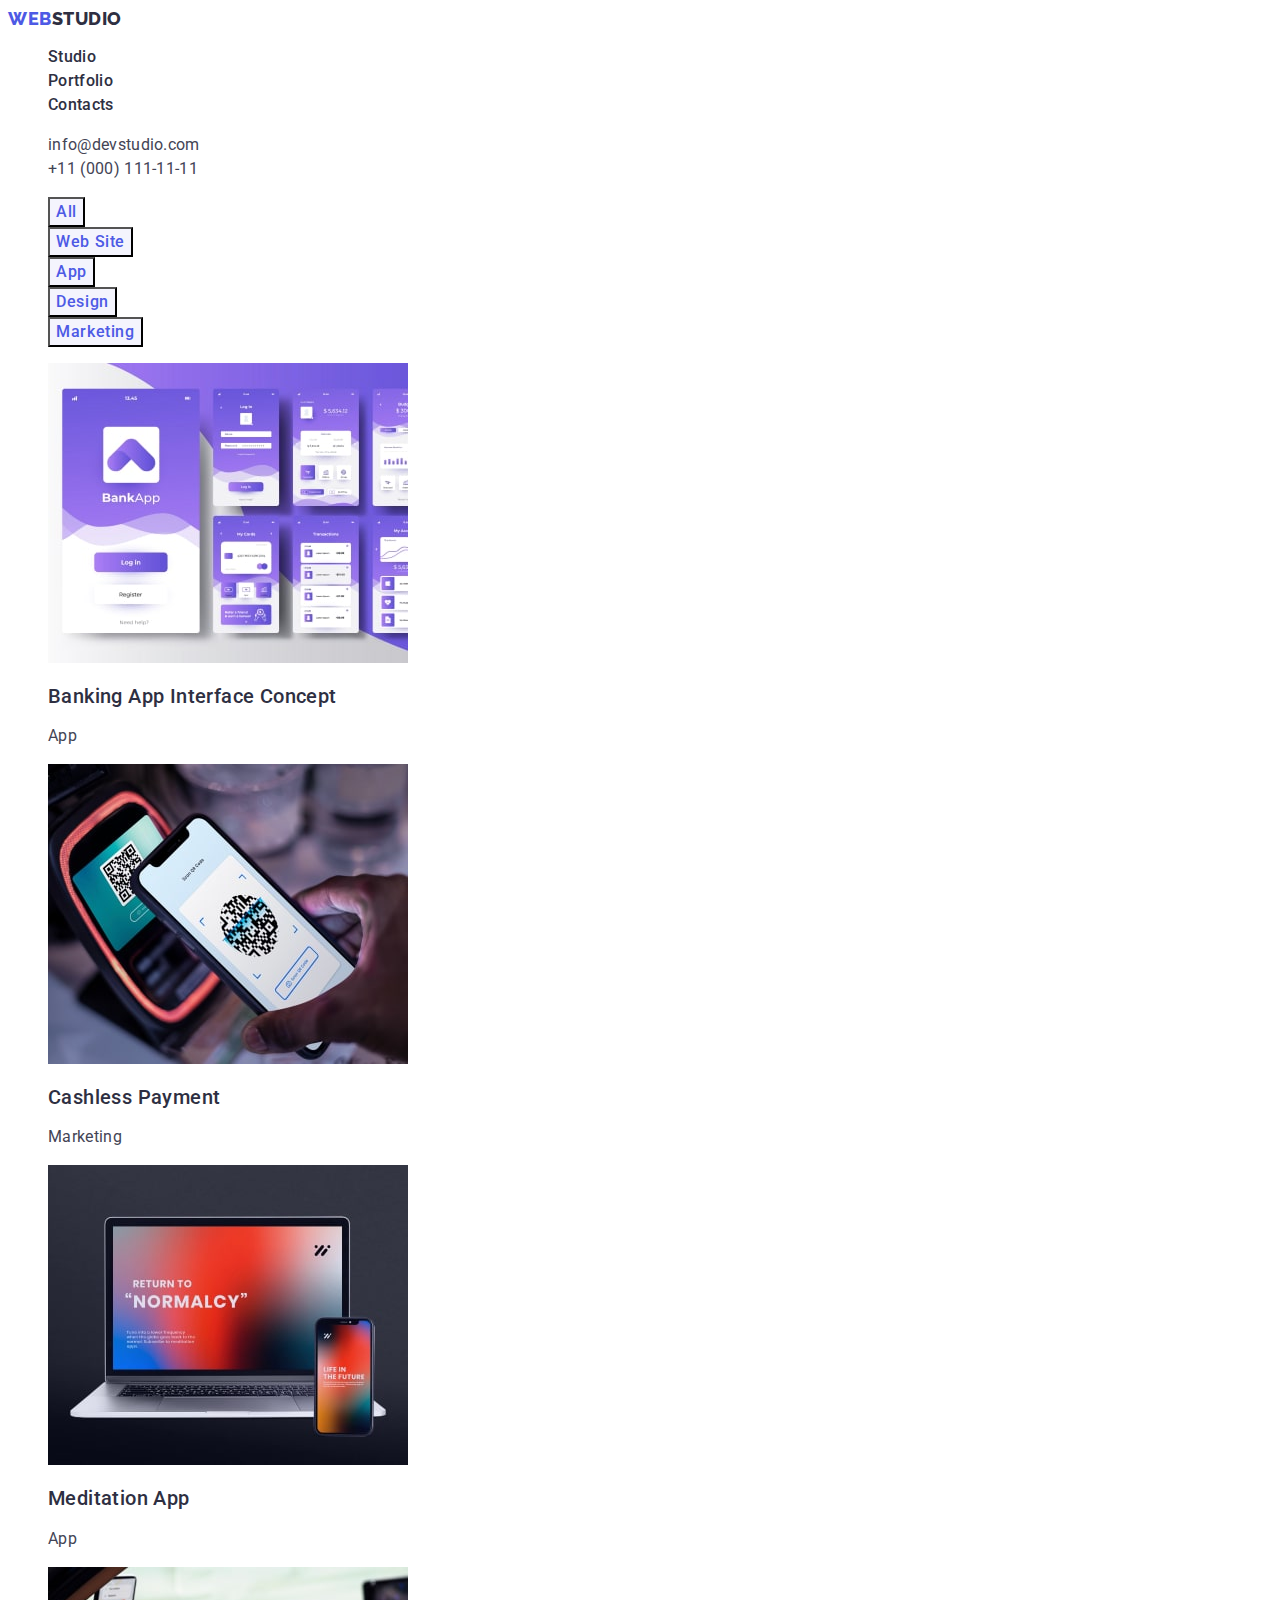
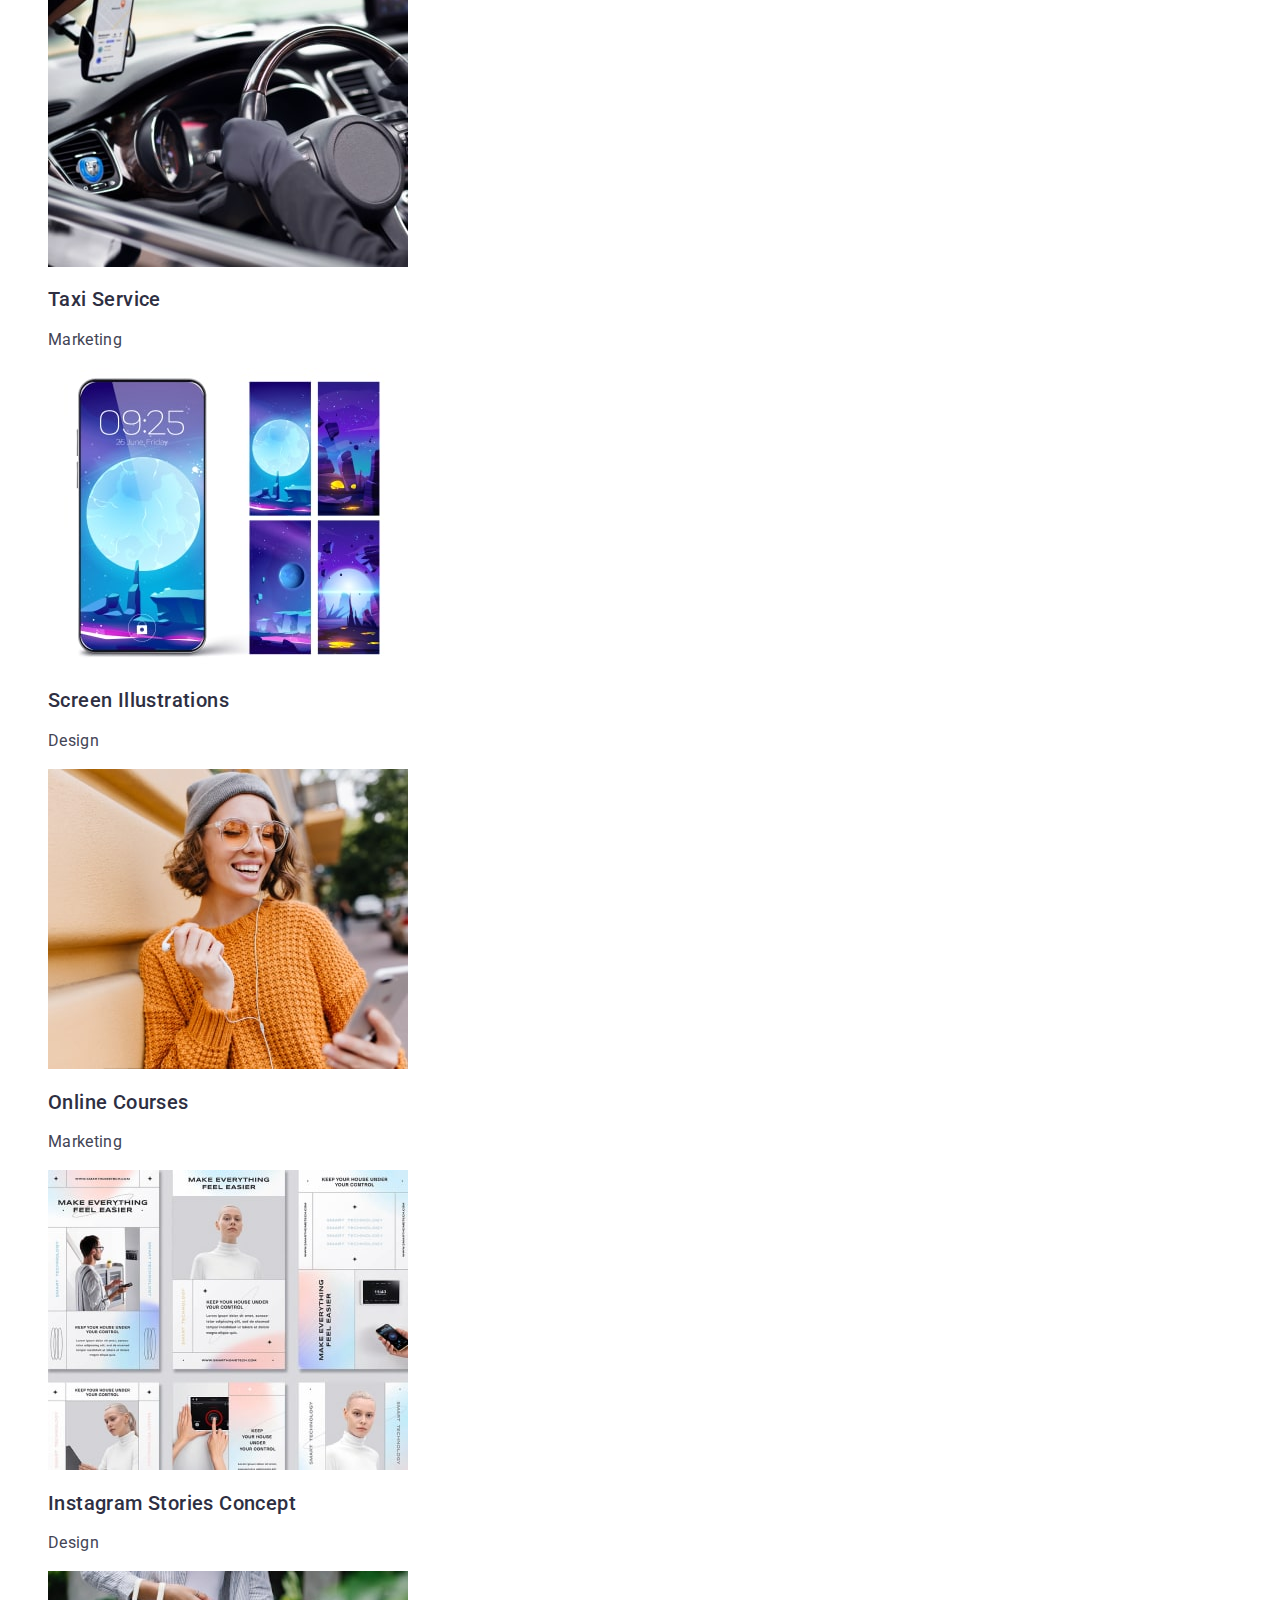
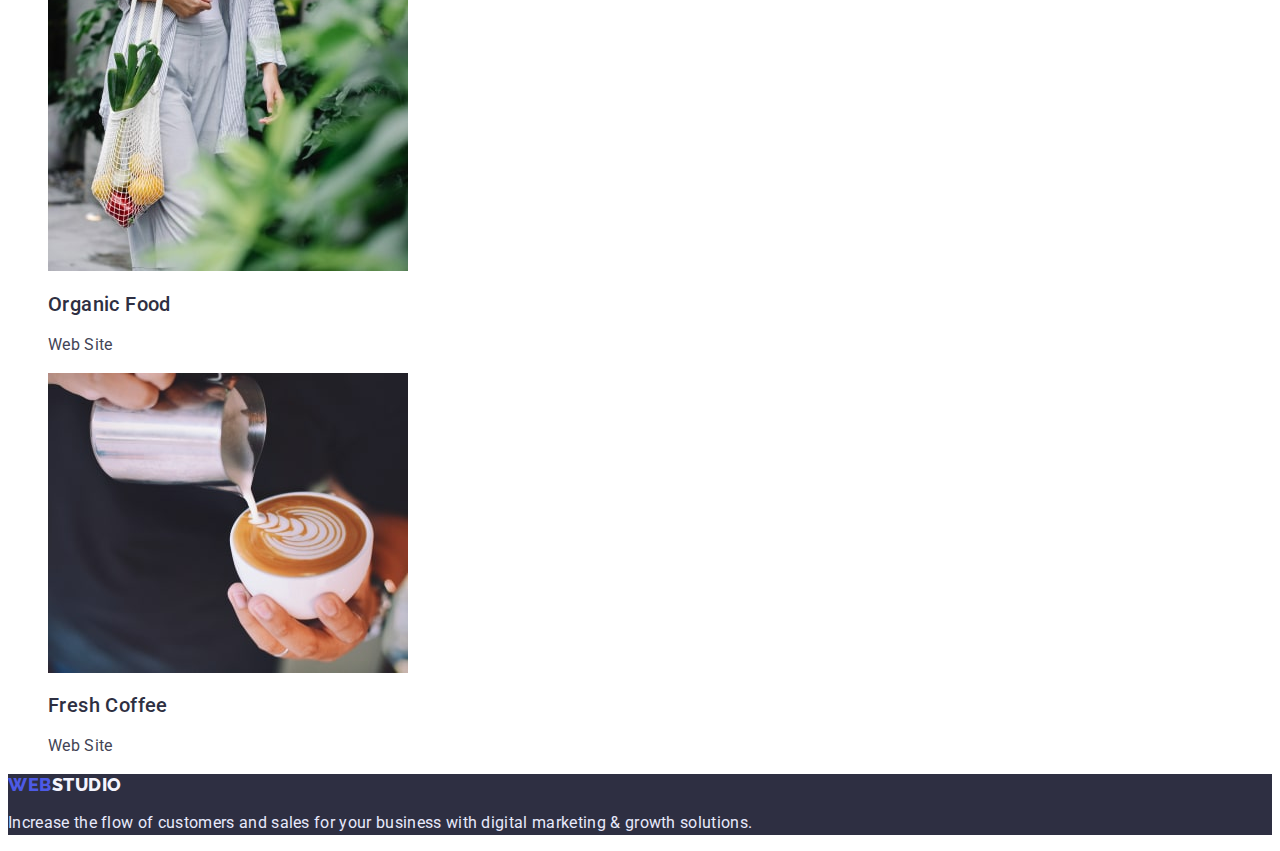
==== portfolio.html @ 5daa464a "Initial commit" ====
<!DOCTYPE html>
<html lang="en">
  <head>
    <meta charset="UTF-8" />
    <meta http-equiv="X-UA-Compatible" content="IE=edge" />
    <meta name="viewport" content="width=device-width, initial-scale=1.0" />
    <title>Document</title>
    <link rel="preconnect" href="https://fonts.googleapis.com" />
    <link rel="preconnect" href="https://fonts.gstatic.com" crossorigin />
    <link
      href="https://fonts.googleapis.com/css2?family=Raleway:wght@900&family=Roboto:ital,wght@0,400;0,500;0,900;1,700&display=swap"
      rel="stylesheet"
    />
    <link rel="stylesheet" href="./css/styles.css" />
  </head>
  <body>
    <!--header-->
    <header class="header">
      <nav class="header-nav">
        <a class="header-logo link" href="./index.html"
          >Web<span class="header-logo-studio">Studio</span></a
        >
        <ul class="header-link list">
          <li><a class="header-item link" href="./index.html">Studio</a></li>
          <li>
            <a class="header-item link" href="./portfolio.html">Portfolio</a>
          </li>
          <li><a class="header-item link" href="">Contacts</a></li>
        </ul>
      </nav>
      <address class="header-address">
        <ul class="header-contacts list">
          <li>
            <a class="contacts link" href="mailto:info@devstudio.com"
              >info@devstudio.com</a
            >
          </li>
          <li>
            <a class="contacts link" href="tel:+110001111111"
              >+11 (000) 111-11-11</a
            >
          </li>
        </ul>
      </address>
    </header>
    <!--main-->
    <!--filters-->
    <main>
      <section class="project">
        <h1 hidden>project card</h1>
        <ul class="filters-button list">
          <li><button class="filter-btn" type="button">All</button></li>
          <li><button class="filter-btn" type="button">Web Site</button></li>
          <li><button class="filter-btn" type="button">App</button></li>
          <li><button class="filter-btn" type="button">Design</button></li>
          <li><button class="filter-btn" type="button">Marketing</button></li>
        </ul>
        <!--project card-->
        <ul class="project-list list">
          <li>
            <a class="project-link link">
                <img
                  src="./images/project-cart-img/banking-img.jpg"
                  alt="banking"
                  width="360"
                />
                <h2 class="project-subtitle">Banking App Interface Concept</h2>
                <p class="project-text">App</p>
            </a>    
          </li>
          <li>
          <a class="project-link link">
            <img
              src="./images/project-cart-img/cashless-img.jpg"
              alt="cashless payment"
              width="360"
            />
            <h2 class="project-subtitle">Cashless Payment</h2>
            <p class="project-text">Marketing</p>
          </a>
          </li>
          <li>
          <a class="project-link link">
            <img
              src="./images/project-cart-img/meditaion-img.jpg"
              alt="meditaion"
              width="360"
            />
            <h2 class="project-subtitle">Meditation App</h2>
            <p class="project-text">App</p>
          </a>
          </li>
          <li>
          <a class="project-link link" >
            <img
              src="./images/project-cart-img/taxi-img.jpg"
              alt="taxi service"
              width="360"
            />
            <h2 class="project-subtitle">Taxi Service</h2>
            <p class="project-text">Marketing</p>
          </a>
          </li>
          <li>
          <a class="project-link link">
            <img
              src="./images/project-cart-img/screen-img.jpg"
              alt="screen"
              width="360"
            />
            <h2 class="project-subtitle">Screen Illustrations</h2>
            <p class="project-text">Design</p>
          </a>
          </li>
          <li>
          <a class="project-link link">
            <img
              src="./images/project-cart-img/online-img.jpg"
              alt="online courses"
              width="360"
            />
            <h2 class="project-subtitle">Online Courses</h2>
            <p class="project-text">Marketing</p>
          </a>
          </li>
          <li>
          <a class="project-link link">
            <img
              src="./images/project-cart-img/instagram-img.jpg"
              alt="instagram"
              width="360"
            />
            <h2 class="project-subtitle">Instagram Stories Concept</h2>
            <p class="project-text">Design</p>
          </a>
          </li>
          <li>
          <a class="project-link link">
            <img
              src="./images/project-cart-img/organic-img.jpg"
              alt="organic food"
              width="360"
            />
            <h2 class="project-subtitle">Organic Food</h2>
            <p class="project-text">Web Site</p>
          </a>
          </li>
          <li>
          <a class="project-link link">
            <img
              src="./images/project-cart-img/fresh-img.jpg"
              alt="fresh coffee"
              width="360"
            />
            <h2 class="project-subtitle">Fresh Coffee</h2>
            <p class="project-text">Web Site</p>
          </a>
          </li>
        </ul>
      </section>
    </main>
    <!--footer-->
    <footer class="footer">
      <a class="footer-logo link" href="./index.html"
        >Web<span class="footer-logo-studio">Studio</span></a
      >
      <p class="footer-text">
        Increase the flow of customers and sales for your business with digital
        marketing & growth solutions.
      </p>
    </footer>
  </body>
</html>
---- css/styles.css ----
:root {
--body-color:#434455;     
/*----------header----------*/
--logo-web-color:#4D5AE5;
--logo-studio-color:#2E2F42;
--header-item-color:#2E2F42;
--header-item-hover-color:#404BBF;
--contacs-color:#434455;
--contacs-hover-color:#404BBF;
/*----------hero----------*/
--hero-background-color:#2E2F42;
--header-hero-color:#FFFFFF;
--hero-button-background-color:#4D5AE5;
--hero-button-hover-background-color:#404BBF;
--hero-button-text-color:#FFFFFF;
/*----------main----------*/
--main-subtitle-color:#2E2F42;
--team-background-color:#F4F4FD;
/*----------filters----------*/
--filter-btn-color:#4D5AE5;
--filter-btn-background-color:#F4F4FD;
--filter-btn-hover-color:#FFFFFF;
--filter-btn-hover-background-color:#404BBF;
/*----------footer----------*/
--footer-background-color:#2E2F42;
--footer-logo-color:#4D5AE5;
--footer-logo-studio-color:#F4F4FD;
--footer-text-color:#E7E9FC;
}

body {
    font-family: "Roboto", sans-serif;
    color:var(--body-color);
}
/*----------header----------*/

.link {
    text-decoration: none;
}

.list {
    list-style: none;
}

.header-logo {
    font-family: 'Raleway', sans-serif;
    font-weight: 800;
    font-size: 18px;
    line-height: 1.17;
    letter-spacing: 0.03em;
    text-transform: uppercase;
}

.header-logo {
    color:var(--logo-web-color);
}

.header-logo-studio {
    color:var(--logo-studio-color);
}

.header-item {
    font-weight: 500;
    font-size: 16px;
    line-height: 1.50em;
    letter-spacing: 0.02em;
    color:var(--header-item-color);
}

.header-item:is(:hover, :focus)
 {
    color:var(--header-item-hover-color);
}

.header-address {
    font-style: normal;
}
.contacts {
    font-family: 'Roboto';
    font-style: normal;
    font-size: 16px;
    line-height: 1.50em;
    letter-spacing: 0.02em;
    color:var(--contacs-color);
}

.contacts:is(:hover, :focus) {
    color:var(--contacs-hover-color);
}

/*----------footer----------*/

.footer {
    background-color:var(--footer-background-color);
}
.footer-logo {
    font-family: 'Raleway', sans-serif;
    font-style: normal;
    font-weight: 800;
    font-size: 18px;
    line-height: 1.17em;
    letter-spacing: 0.03em;
    text-transform: uppercase;
    }
    
.footer-logo {
    color:var(--footer-logo-color);
}
    
.footer-logo-studio {
    color:var(--footer-logo-studio-color);
}

.footer-text {
    font-size: 16px;
    line-height: 1.50em;
    letter-spacing: 0.02em;
    color:var(--footer-text-color);
}
/*----------main----------*/
/*----------hero----------*/
.hero {
    background-color:var(--hero-background-color);
}

.header-hero {
    font-weight: 700;
    font-size: 56px;
    line-height: 1.07em;
    text-align: center;
    letter-spacing: 0.02em;
    color:var(--header-hero-color);
}

.hero-button:is(:hover, :focus) {
    cursor: pointer;
    background-color:var(--hero-button-hover-background-color);
}

.hero-button {
    cursor: pointer;
    background-color:var(--hero-button-background-color);
    font-family: 'Roboto', sans-serif;
    font-weight: 500;
    font-size: 16px;
    line-height: 1.50em;
    letter-spacing: 0.04em;
    color:var(--hero-button-text-color);
}

/*----------feature----------*/

.feature-subtitle {
    font-weight: 500;
    font-size: 20px;
    line-height: 1.20em;
    letter-spacing: 0.02em;
    color:var(--main-subtitle-color);
}

.feature-text {
    font-size: 16px;
    line-height: 1.50em;
    letter-spacing: 0.02em;
}


/*----------list of works----------*/

.works-title {
    font-weight: 700;
    font-size: 36px;
    line-height: 1.11em;
    text-align: center;
    letter-spacing: 0.02em;
    text-transform: capitalize;
    color:var(--main-subtitle-color);    
}
/*----------Our Team----------*/
.team {
    background-color:var(--team-background-color);
}
.team-title {
    font-weight: 700;
    font-size: 36px;
    line-height: 1.11em;
    text-align: center;
    letter-spacing: 0.02em;
    text-transform: capitalize;
    color:var(--main-subtitle-color);
}

.team-card {
    font-weight: 500;
    font-size: 20px;
    line-height: 1.20em;
    letter-spacing: 0.02em;
    color:var(--main-subtitle-color);
}

.team-text {
    font-size: 16px;
    line-height: 1.50em;
    letter-spacing: 0.02em;
}
/*----------portfolio----------*/

/*----------filters----------*/
.filter-btn {
    cursor: pointer;
    font-family: "Roboto", sans-serif;
    font-weight: 500;
    font-size: 16px;
    line-height: 1.50em;
    letter-spacing: 0.04em;
    color:var(--filter-btn-color);
    background-color:var(--filter-btn-background-color);
}

.filter-btn:is(:hover, :focus) {
    cursor: pointer;
    background-color:var(--filter-btn-hover-background-color);
    color:var(--filter-btn-hover-color);
}
/*----------project----------*/
.project-subtitle {
    font-weight: 500;
    font-size: 20px;
    line-height: 1.20em;
    letter-spacing: 0.02em;
    color:var(--main-subtitle-color);
}

.project-text {
    font-size: 16px;
    line-height: 1.50em;
    letter-spacing: 0.02em;
}

.project-link:link {
    text-decoration: none;
}
/*----------portfolio----------*/
/*----------portfolio----------*/
/*----------portfolio----------*/
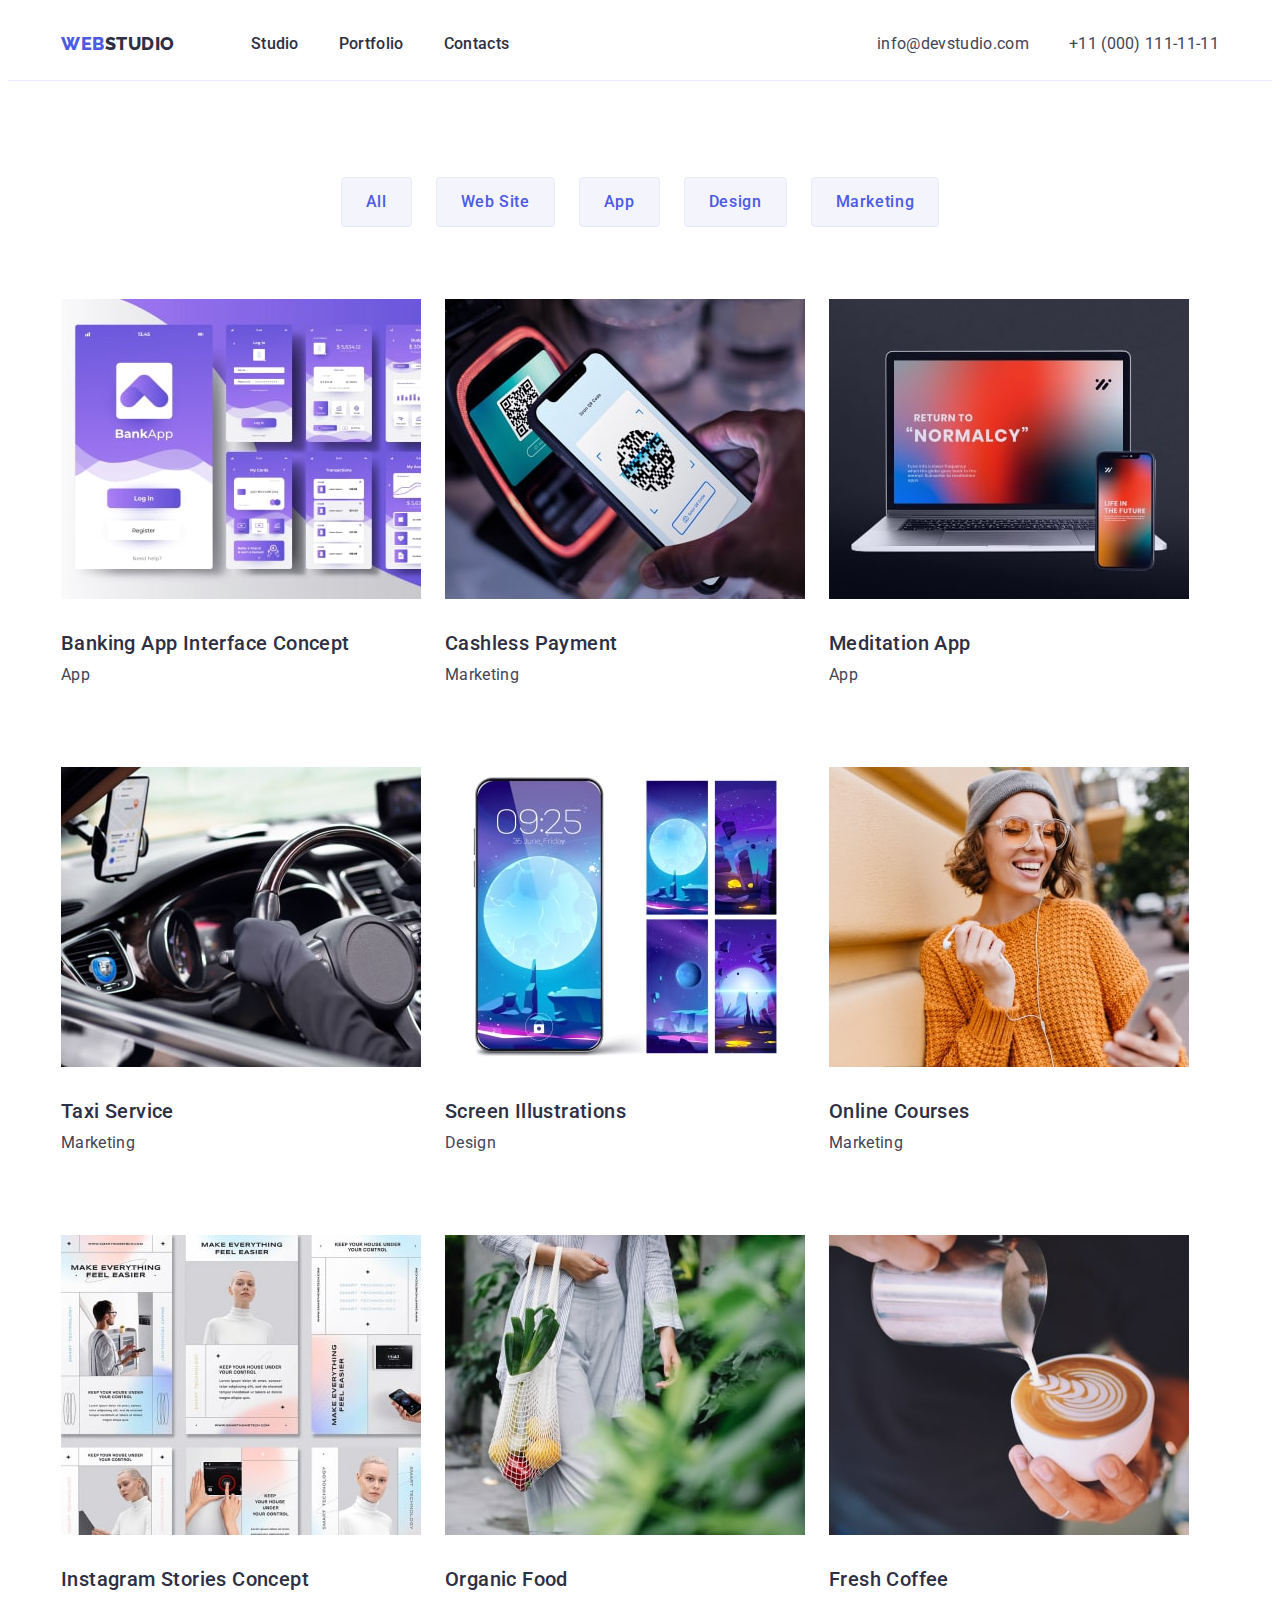
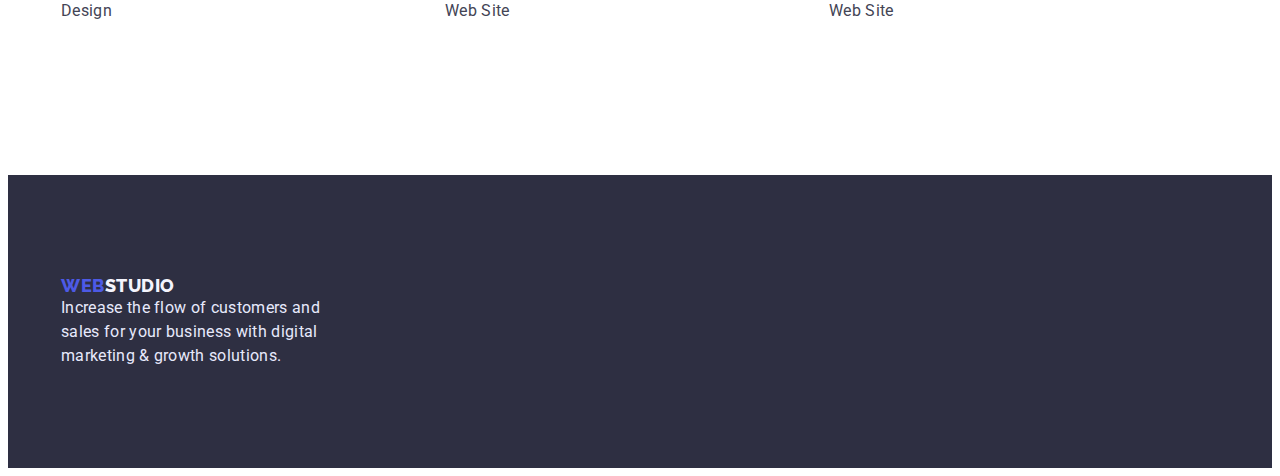
==== commit d479fc09: "goit-markup-hw-03" ====
--- a/portfolio.html
+++ b/portfolio.html
@@ -8,45 +8,53 @@
     <link rel="preconnect" href="https://fonts.googleapis.com" />
     <link rel="preconnect" href="https://fonts.gstatic.com" crossorigin />
     <link
-      href="https://fonts.googleapis.com/css2?family=Raleway:wght@900&family=Roboto:ital,wght@0,400;0,500;0,900;1,700&display=swap"
+      href="https://fonts.googleapis.com/css2?family=Raleway:wght@900&family=Roboto:wght@400;500;700;900&display=swap"
       rel="stylesheet"
     />
+    <link rel="stylesheet" href="https://cdnjs.cloudflare.com/ajax/libs/modern-normalize/1.1.0/modern-normalize.min.css" integrity="sha512-wpPYUAdjBVSE4KJnH1VR1HeZfpl1ub8YT/NKx4PuQ5NmX2tKuGu6U/JRp5y+Y8XG2tV+wKQpNHVUX03MfMFn9Q==" crossorigin="anonymous" referrerpolicy="no-referrer" />
     <link rel="stylesheet" href="./css/styles.css" />
   </head>
   <body>
     <!--header-->
     <header class="header">
-      <nav class="header-nav">
-        <a class="header-logo link" href="./index.html"
-          >Web<span class="header-logo-studio">Studio</span></a
-        >
-        <ul class="header-link list">
-          <li><a class="header-item link" href="./index.html">Studio</a></li>
-          <li>
-            <a class="header-item link" href="./portfolio.html">Portfolio</a>
-          </li>
-          <li><a class="header-item link" href="">Contacts</a></li>
-        </ul>
-      </nav>
-      <address class="header-address">
-        <ul class="header-contacts list">
-          <li>
-            <a class="contacts link" href="mailto:info@devstudio.com"
-              >info@devstudio.com</a
-            >
-          </li>
-          <li>
-            <a class="contacts link" href="tel:+110001111111"
-              >+11 (000) 111-11-11</a
-            >
-          </li>
-        </ul>
-      </address>
+      <div class="container header-container">
+        <nav class="header-nav">
+          <a class="header-logo link" href="./index.html"
+            >Web<span class="header-logo-studio">Studio</span></a
+          >
+          <ul class="header-link list">
+            <li class="item">
+              <a class="header-item link" href="./index.html">Studio</a>
+            </li>
+            <li class="item">
+              <a class="header-item link" href="./portfolio.html">Portfolio</a>
+            </li>
+            <li class="item">
+              <a class="header-item link" href="">Contacts</a>
+            </li>
+          </ul>
+        </nav>
+        <address class="header-address">
+          <ul class="header-contacts list">
+            <li>
+              <a class="contacts link" href="mailto:info@devstudio.com"
+                >info@devstudio.com</a
+              >
+            </li>
+            <li>
+              <a class="contacts link" href="tel:+110001111111"
+                >+11 (000) 111-11-11</a
+              >
+            </li>
+          </ul>
+        </address>
+      </div>
     </header>
     <!--main-->
     <!--filters-->
     <main>
       <section class="project">
+        <div class="container">
         <h1 hidden>project card</h1>
         <ul class="filters-button list">
           <li><button class="filter-btn" type="button">All</button></li>
@@ -59,115 +67,118 @@
         <ul class="project-list list">
           <li>
             <a class="project-link link">
-                <img
-                  src="./images/project-cart-img/banking-img.jpg"
-                  alt="banking"
-                  width="360"
-                />
-                <h2 class="project-subtitle">Banking App Interface Concept</h2>
-                <p class="project-text">App</p>
-            </a>    
+              <img
+                src="./images/project-cart-img/banking-img.jpg"
+                alt="banking"
+                width="360"
+              />
+              <h2 class="project-subtitle">Banking App Interface Concept</h2>
+              <p class="project-text">App</p>
+            </a>
           </li>
           <li>
-          <a class="project-link link">
-            <img
-              src="./images/project-cart-img/cashless-img.jpg"
-              alt="cashless payment"
-              width="360"
-            />
-            <h2 class="project-subtitle">Cashless Payment</h2>
-            <p class="project-text">Marketing</p>
-          </a>
+            <a class="project-link link">
+              <img
+                src="./images/project-cart-img/cashless-img.jpg"
+                alt="cashless payment"
+                width="360"
+              />
+              <h2 class="project-subtitle">Cashless Payment</h2>
+              <p class="project-text">Marketing</p>
+            </a>
           </li>
           <li>
-          <a class="project-link link">
-            <img
-              src="./images/project-cart-img/meditaion-img.jpg"
-              alt="meditaion"
-              width="360"
-            />
-            <h2 class="project-subtitle">Meditation App</h2>
-            <p class="project-text">App</p>
-          </a>
+            <a class="project-link link">
+              <img
+                src="./images/project-cart-img/meditaion-img.jpg"
+                alt="meditaion"
+                width="360"
+              />
+              <h2 class="project-subtitle">Meditation App</h2>
+              <p class="project-text">App</p>
+            </a>
           </li>
           <li>
-          <a class="project-link link" >
-            <img
-              src="./images/project-cart-img/taxi-img.jpg"
-              alt="taxi service"
-              width="360"
-            />
-            <h2 class="project-subtitle">Taxi Service</h2>
-            <p class="project-text">Marketing</p>
-          </a>
+            <a class="project-link link">
+              <img
+                src="./images/project-cart-img/taxi-img.jpg"
+                alt="taxi service"
+                width="360"
+              />
+              <h2 class="project-subtitle">Taxi Service</h2>
+              <p class="project-text">Marketing</p>
+            </a>
           </li>
           <li>
-          <a class="project-link link">
-            <img
-              src="./images/project-cart-img/screen-img.jpg"
-              alt="screen"
-              width="360"
-            />
-            <h2 class="project-subtitle">Screen Illustrations</h2>
-            <p class="project-text">Design</p>
-          </a>
+            <a class="project-link link">
+              <img
+                src="./images/project-cart-img/screen-img.jpg"
+                alt="screen"
+                width="360"
+              />
+              <h2 class="project-subtitle">Screen Illustrations</h2>
+              <p class="project-text">Design</p>
+            </a>
           </li>
           <li>
-          <a class="project-link link">
-            <img
-              src="./images/project-cart-img/online-img.jpg"
-              alt="online courses"
-              width="360"
-            />
-            <h2 class="project-subtitle">Online Courses</h2>
-            <p class="project-text">Marketing</p>
-          </a>
+            <a class="project-link link">
+              <img
+                src="./images/project-cart-img/online-img.jpg"
+                alt="online courses"
+                width="360"
+              />
+              <h2 class="project-subtitle">Online Courses</h2>
+              <p class="project-text">Marketing</p>
+            </a>
           </li>
           <li>
-          <a class="project-link link">
-            <img
-              src="./images/project-cart-img/instagram-img.jpg"
-              alt="instagram"
-              width="360"
-            />
-            <h2 class="project-subtitle">Instagram Stories Concept</h2>
-            <p class="project-text">Design</p>
-          </a>
+            <a class="project-link link">
+              <img
+                src="./images/project-cart-img/instagram-img.jpg"
+                alt="instagram"
+                width="360"
+              />
+              <h2 class="project-subtitle">Instagram Stories Concept</h2>
+              <p class="project-text">Design</p>
+            </a>
           </li>
           <li>
-          <a class="project-link link">
-            <img
-              src="./images/project-cart-img/organic-img.jpg"
-              alt="organic food"
-              width="360"
-            />
-            <h2 class="project-subtitle">Organic Food</h2>
-            <p class="project-text">Web Site</p>
-          </a>
+            <a class="project-link link">
+              <img
+                src="./images/project-cart-img/organic-img.jpg"
+                alt="organic food"
+                width="360"
+              />
+              <h2 class="project-subtitle">Organic Food</h2>
+              <p class="project-text">Web Site</p>
+            </a>
           </li>
           <li>
-          <a class="project-link link">
-            <img
-              src="./images/project-cart-img/fresh-img.jpg"
-              alt="fresh coffee"
-              width="360"
-            />
-            <h2 class="project-subtitle">Fresh Coffee</h2>
-            <p class="project-text">Web Site</p>
-          </a>
+            <a class="project-link link">
+              <img
+                src="./images/project-cart-img/fresh-img.jpg"
+                alt="fresh coffee"
+                width="360"
+              />
+              <h2 class="project-subtitle">Fresh Coffee</h2>
+              <p class="project-text">Web Site</p>
+            </a>
           </li>
         </ul>
+      </div>
       </section>
     </main>
     <!--footer-->
     <footer class="footer">
-      <a class="footer-logo link" href="./index.html"
-        >Web<span class="footer-logo-studio">Studio</span></a
-      >
-      <p class="footer-text">
-        Increase the flow of customers and sales for your business with digital
-        marketing & growth solutions.
-      </p>
+      <div class="container">
+        <a class="footer-logo link" href="./index.html"
+          >Web<span class="footer-logo-studio">Studio</span></a
+        >
+        <p class="footer-text">
+          Increase the flow of customers and sales for your business with
+          digital marketing & growth solutions.
+        </p>
+      </div>
     </footer>
   </body>
 </html>
--- a/css/styles.css
+++ b/css/styles.css
@@ -28,11 +28,38 @@
 --footer-logo-studio-color:#F4F4FD;
 --footer-text-color:#E7E9FC;
 }
-
+/*----------header----------*/
+p,h1,h2,h3,h4 {
+    margin: 0;
+}
+ul {
+    margin: 0;
+    padding-left: 0;
+}
+button {
+    cursor: pointer;
+}
+address {
+    font-stretch: normal;
+}
+/*----------body---------*/
 body {
     font-family: "Roboto", sans-serif;
     color:var(--body-color);
 }
+img {
+    display: block;
+}
+.section {
+    padding: 120px 0;
+}
+
+.container {
+    width: 1158px;
+    padding-left: 15px;
+    padding-right: 15px;
+    margin: 0 auto;
+}
 /*----------header----------*/
 
 .link {
@@ -42,7 +69,26 @@
 .list {
     list-style: none;
 }
-
+.header {
+    padding-top: 24px;
+    padding-bottom: 24px;
+    border-bottom: 1px solid #E7E9FC;
+}
+
+.header-container {
+    display: flex;
+    align-items: center;
+    justify-content: space-between;
+}
+.header-nav {
+    display: flex;
+    align-items: center;
+}
+.header-link {
+    display: flex;
+    gap: 40px;
+    margin-left: 76px;
+}
 .header-logo {
     font-family: 'Raleway', sans-serif;
     font-weight: 800;
@@ -61,6 +107,7 @@
 }
 
 .header-item {
+    padding: 24px 0;
     font-weight: 500;
     font-size: 16px;
     line-height: 1.50em;
@@ -76,6 +123,11 @@
 .header-address {
     font-style: normal;
 }
+.header-contacts {
+    display: flex;
+    align-items: center;
+    gap: 40px;
+}
 .contacts {
     font-family: 'Roboto';
     font-style: normal;
@@ -93,6 +145,8 @@
 
 .footer {
     background-color:var(--footer-background-color);
+    padding: 100px 0;
+    margin-right: auto;
 }
 .footer-logo {
     font-family: 'Raleway', sans-serif;
@@ -113,6 +167,7 @@
 }
 
 .footer-text {
+    width: 264px;
     font-size: 16px;
     line-height: 1.50em;
     letter-spacing: 0.02em;
@@ -122,35 +177,48 @@
 /*----------hero----------*/
 .hero {
     background-color:var(--hero-background-color);
+    padding: 188px 0;
 }
 
 .header-hero {
+    width: 496px;
     font-weight: 700;
     font-size: 56px;
     line-height: 1.07em;
     text-align: center;
     letter-spacing: 0.02em;
     color:var(--header-hero-color);
-}
-
+    margin: 0 auto 48px;
+}
+
+.hero-button {
+    display: flex;
+    align-items: center;
+    margin: auto;
+    border-radius: 4px;
+    padding: 16px 32px;
+    background-color:var(--hero-button-background-color);
+    font-family: 'Roboto', sans-serif;
+    font-weight: 500;
+    font-size: 16px;
+    line-height: 1.50em;
+    letter-spacing: 0.04em;
+    color:var(--hero-button-text-color);
+}
 .hero-button:is(:hover, :focus) {
     cursor: pointer;
     background-color:var(--hero-button-hover-background-color);
 }
 
-.hero-button {
-    cursor: pointer;
-    background-color:var(--hero-button-background-color);
-    font-family: 'Roboto', sans-serif;
-    font-weight: 500;
-    font-size: 16px;
-    line-height: 1.50em;
-    letter-spacing: 0.04em;
-    color:var(--hero-button-text-color);
-}
-
 /*----------feature----------*/
-
+.feature {
+    display: flex;
+    align-items: center;
+    gap: 24px;
+}
+.feature-list {
+    flex-basis: calc((100% - 24px) / 3);
+}
 .feature-subtitle {
     font-weight: 500;
     font-size: 20px;
@@ -160,6 +228,7 @@
 }
 
 .feature-text {
+    margin-top: 8px;
     font-size: 16px;
     line-height: 1.50em;
     letter-spacing: 0.02em;
@@ -167,8 +236,11 @@
 
 
 /*----------list of works----------*/
-
+.works {
+    padding: 109px 0;
+}
 .works-title {
+    margin-bottom: 72px;
     font-weight: 700;
     font-size: 36px;
     line-height: 1.11em;
@@ -177,11 +249,16 @@
     text-transform: capitalize;
     color:var(--main-subtitle-color);    
 }
+.works-images {
+    display: flex;
+    gap: 24px;
+}
 /*----------Our Team----------*/
 .team {
     background-color:var(--team-background-color);
 }
 .team-title {
+    margin-bottom: 72px;
     font-weight: 700;
     font-size: 36px;
     line-height: 1.11em;
@@ -190,8 +267,13 @@
     text-transform: capitalize;
     color:var(--main-subtitle-color);
 }
-
+.team-list {
+    display: flex;
+    gap: 24px;
+    text-align: center;
+}
 .team-card {
+    margin-top: 32px;
     font-weight: 500;
     font-size: 20px;
     line-height: 1.20em;
@@ -200,6 +282,8 @@
 }
 
 .team-text {
+    margin-top: 8px;
+    margin-bottom: 32px;
     font-size: 16px;
     line-height: 1.50em;
     letter-spacing: 0.02em;
@@ -207,15 +291,24 @@
 /*----------portfolio----------*/
 
 /*----------filters----------*/
+.filters-button {
+    display: flex;
+    justify-content: center;
+    gap: 24px;
+}
 .filter-btn {
+
+    padding: 12px 24px;
+    border-radius: 4px;
+    border: 1px solid #E7E9FC;
+    color:var(--filter-btn-color);
+    background-color:var(--filter-btn-background-color);
     cursor: pointer;
     font-family: "Roboto", sans-serif;
     font-weight: 500;
     font-size: 16px;
     line-height: 1.50em;
     letter-spacing: 0.04em;
-    color:var(--filter-btn-color);
-    background-color:var(--filter-btn-background-color);
 }
 
 .filter-btn:is(:hover, :focus) {
@@ -224,7 +317,18 @@
     color:var(--filter-btn-hover-color);
 }
 /*----------project----------*/
+.project {
+    padding: 96px 0 120px;
+}
+.project-list {
+    margin-top: 72px;
+    display: flex;
+    flex-wrap: wrap;
+    gap: 48px 24px;
+
+}
 .project-subtitle {
+    margin-top: 32px;
     font-weight: 500;
     font-size: 20px;
     line-height: 1.20em;
@@ -233,6 +337,8 @@
 }
 
 .project-text {
+    margin-top: 8px;
+    margin-bottom: 32px;
     font-size: 16px;
     line-height: 1.50em;
     letter-spacing: 0.02em;
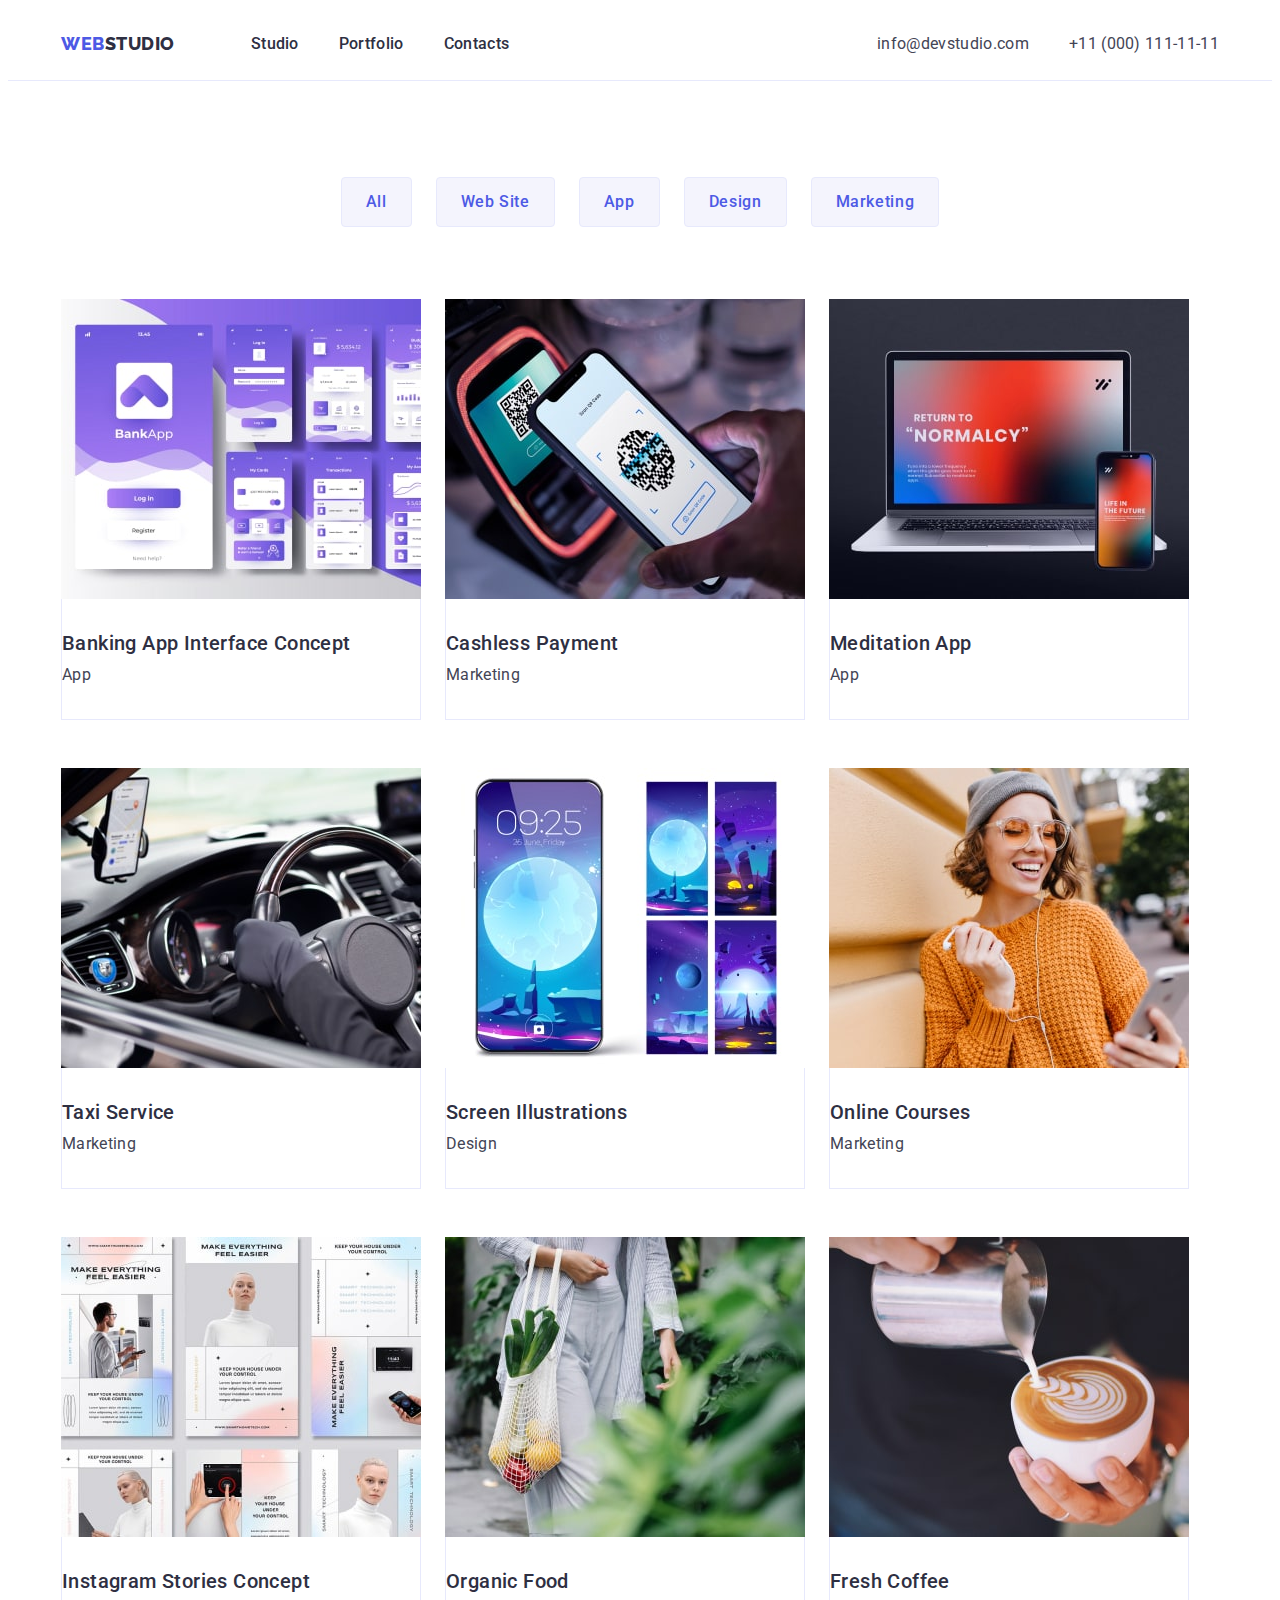
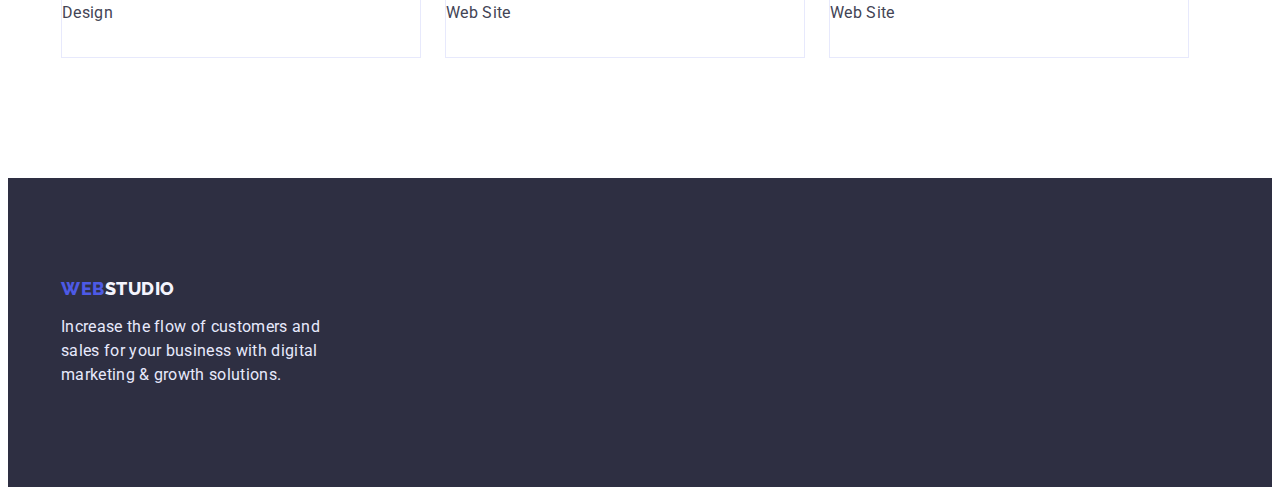
==== commit 55184015: "goit-markup-hw-03" ====
--- a/portfolio.html
+++ b/portfolio.html
@@ -9,10 +9,14 @@
     <link rel="preconnect" href="https://fonts.gstatic.com" crossorigin />
     <link
       href="https://fonts.googleapis.com/css2?family=Raleway:wght@900&family=Roboto:wght@400;500;700;900&display=swap"
+      rel="stylesheet"/>
+    <link
       rel="stylesheet"
-    />
-    <link rel="stylesheet" href="https://cdnjs.cloudflare.com/ajax/libs/modern-normalize/1.1.0/modern-normalize.min.css" integrity="sha512-wpPYUAdjBVSE4KJnH1VR1HeZfpl1ub8YT/NKx4PuQ5NmX2tKuGu6U/JRp5y+Y8XG2tV+wKQpNHVUX03MfMFn9Q==" crossorigin="anonymous" referrerpolicy="no-referrer" />
-    <link rel="stylesheet" href="./css/styles.css" />
+      href="https://cdnjs.cloudflare.com/ajax/libs/modern-normalize/1.1.0/modern-normalize.min.css"
+      integrity="sha512-wpPYUAdjBVSE4KJnH1VR1HeZfpl1ub8YT/NKx4PuQ5NmX2tKuGu6U/JRp5y+Y8XG2tV+wKQpNHVUX03MfMFn9Q=="
+      crossorigin="anonymous"
+      referrerpolicy="no-referrer"/>
+    <link rel="stylesheet" href="./css/styles.css"/>
   </head>
   <body>
     <!--header-->
@@ -20,8 +24,7 @@
       <div class="container header-container">
         <nav class="header-nav">
           <a class="header-logo link" href="./index.html"
-            >Web<span class="header-logo-studio">Studio</span></a
-          >
+            >Web<span class="header-logo-studio">Studio</span></a>
           <ul class="header-link list">
             <li class="item">
               <a class="header-item link" href="./index.html">Studio</a>
@@ -38,13 +41,11 @@
           <ul class="header-contacts list">
             <li>
               <a class="contacts link" href="mailto:info@devstudio.com"
-                >info@devstudio.com</a
-              >
+                >info@devstudio.com</a>
             </li>
             <li>
               <a class="contacts link" href="tel:+110001111111"
-                >+11 (000) 111-11-11</a
-              >
+                >+11 (000) 111-11-11</a>
             </li>
           </ul>
         </address>
@@ -55,129 +56,139 @@
     <main>
       <section class="project">
         <div class="container">
-        <h1 hidden>project card</h1>
-        <ul class="filters-button list">
-          <li><button class="filter-btn" type="button">All</button></li>
-          <li><button class="filter-btn" type="button">Web Site</button></li>
-          <li><button class="filter-btn" type="button">App</button></li>
-          <li><button class="filter-btn" type="button">Design</button></li>
-          <li><button class="filter-btn" type="button">Marketing</button></li>
-        </ul>
-        <!--project card-->
-        <ul class="project-list list">
-          <li>
-            <a class="project-link link">
-              <img
-                src="./images/project-cart-img/banking-img.jpg"
-                alt="banking"
-                width="360"
-              />
-              <h2 class="project-subtitle">Banking App Interface Concept</h2>
-              <p class="project-text">App</p>
-            </a>
-          </li>
-          <li>
-            <a class="project-link link">
-              <img
-                src="./images/project-cart-img/cashless-img.jpg"
-                alt="cashless payment"
-                width="360"
-              />
-              <h2 class="project-subtitle">Cashless Payment</h2>
-              <p class="project-text">Marketing</p>
-            </a>
-          </li>
-          <li>
-            <a class="project-link link">
-              <img
-                src="./images/project-cart-img/meditaion-img.jpg"
-                alt="meditaion"
-                width="360"
-              />
-              <h2 class="project-subtitle">Meditation App</h2>
-              <p class="project-text">App</p>
-            </a>
-          </li>
-          <li>
-            <a class="project-link link">
-              <img
-                src="./images/project-cart-img/taxi-img.jpg"
-                alt="taxi service"
-                width="360"
-              />
-              <h2 class="project-subtitle">Taxi Service</h2>
-              <p class="project-text">Marketing</p>
-            </a>
-          </li>
-          <li>
-            <a class="project-link link">
-              <img
-                src="./images/project-cart-img/screen-img.jpg"
-                alt="screen"
-                width="360"
-              />
-              <h2 class="project-subtitle">Screen Illustrations</h2>
-              <p class="project-text">Design</p>
-            </a>
-          </li>
-          <li>
-            <a class="project-link link">
-              <img
-                src="./images/project-cart-img/online-img.jpg"
-                alt="online courses"
-                width="360"
-              />
-              <h2 class="project-subtitle">Online Courses</h2>
-              <p class="project-text">Marketing</p>
-            </a>
-          </li>
-          <li>
-            <a class="project-link link">
-              <img
-                src="./images/project-cart-img/instagram-img.jpg"
-                alt="instagram"
-                width="360"
-              />
-              <h2 class="project-subtitle">Instagram Stories Concept</h2>
-              <p class="project-text">Design</p>
-            </a>
-          </li>
-          <li>
-            <a class="project-link link">
-              <img
-                src="./images/project-cart-img/organic-img.jpg"
-                alt="organic food"
-                width="360"
-              />
-              <h2 class="project-subtitle">Organic Food</h2>
-              <p class="project-text">Web Site</p>
-            </a>
-          </li>
-          <li>
-            <a class="project-link link">
-              <img
-                src="./images/project-cart-img/fresh-img.jpg"
-                alt="fresh coffee"
-                width="360"
-              />
-              <h2 class="project-subtitle">Fresh Coffee</h2>
-              <p class="project-text">Web Site</p>
-            </a>
-          </li>
-        </ul>
-      </div>
+          <h1 hidden>project card</h1>
+          <ul class="filters-button list">
+            <li><button class="filter-btn" type="button">All</button></li>
+            <li><button class="filter-btn" type="button">Web Site</button></li>
+            <li><button class="filter-btn" type="button">App</button></li>
+            <li><button class="filter-btn" type="button">Design</button></li>
+            <li><button class="filter-btn" type="button">Marketing</button></li>
+          </ul>
+          <!--project card-->
+          <ul class="project-list list">
+            <li>
+              <a class="project-link link">
+                <img
+                  src="./images/project-cart-img/banking-img.jpg"
+                  alt="banking"
+                  width="360"/>
+                  <div class="project-container">
+                <h2 class="project-subtitle">Banking App Interface Concept</h2>
+                <p class="project-text">App</p>
+                </div>
+              </a>
+            </li>
+            <li>
+              <a class="project-link link">
+                <img
+                  src="./images/project-cart-img/cashless-img.jpg"
+                  alt="cashless payment"
+                  width="360"/>
+                  <div class="project-container">
+                <h2 class="project-subtitle">Cashless Payment</h2>
+                <p class="project-text">Marketing</p>
+                </div>
+              </a>
+            </li>
+            <li>
+              <a class="project-link link">
+                <img
+                  src="./images/project-cart-img/meditaion-img.jpg"
+                  alt="meditaion"
+                  width="360"/>
+                  <div class="project-container">
+                <h2 class="project-subtitle">Meditation App</h2>
+                <p class="project-text">App</p>
+                </div>
+              </a>
+            </li>
+            <li>
+              <a class="project-link link">
+                <img
+                  src="./images/project-cart-img/taxi-img.jpg"
+                  alt="taxi service"
+                  width="360"/>
+                  <div class="project-container">
+                <h2 class="project-subtitle">Taxi Service</h2>
+                <p class="project-text">Marketing</p>
+                </div>
+              </a>
+            </li>
+            <li>
+              <a class="project-link link">
+                <img
+                  src="./images/project-cart-img/screen-img.jpg"
+                  alt="screen"
+                  width="360"/>
+                  <div class="project-container">
+                <h2 class="project-subtitle">Screen Illustrations</h2>
+                <p class="project-text">Design</p>
+                </div>
+              </a>
+            </li>
+            <li>
+              <a class="project-link link">
+                <img
+                  src="./images/project-cart-img/online-img.jpg"
+                  alt="online courses"
+                  width="360"/>
+                  <div class="project-container">
+                <h2 class="project-subtitle">Online Courses</h2>
+                <p class="project-text">Marketing</p>
+                </div>
+              </a>
+            </li>
+            <li>
+              <a class="project-link link">
+                <img
+                  src="./images/project-cart-img/instagram-img.jpg"
+                  alt="instagram"
+                  width="360"/>
+                  <div class="project-container">
+                <h2 class="project-subtitle">Instagram Stories Concept</h2>
+                <p class="project-text">Design</p>
+                </div>
+              </a>
+            </li>
+            <li>
+              <a class="project-link link">
+                <img
+                  src="./images/project-cart-img/organic-img.jpg"
+                  alt="organic food"
+                  width="360"/>
+                  <div class="project-container">
+                <h2 class="project-subtitle">Organic Food</h2>
+                <p class="project-text">Web Site</p>
+                </div>
+              </a>
+            </li>
+            <li>
+              <a class="project-link link">
+                <img
+                  src="./images/project-cart-img/fresh-img.jpg"
+                  alt="fresh coffee"
+                  width="360"/>
+                  <div class="project-container">
+                <h2 class="project-subtitle">Fresh Coffee</h2>
+                <p class="project-text">Web Site</p>
+                </div>
+              </a>
+            </li>
+          </ul>
+        </div>
       </section>
     </main>
     <!--footer-->
     <footer class="footer">
       <div class="container">
+        <div class="footer-container">
         <a class="footer-logo link" href="./index.html"
-          >Web<span class="footer-logo-studio">Studio</span></a
-        >
+          >Web<span class="footer-logo-studio">Studio</span></a>
         <p class="footer-text">
           Increase the flow of customers and sales for your business with
           digital marketing & growth solutions.
         </p>
+        </div>
       </div>
     </footer>
   </body>
--- a/css/styles.css
+++ b/css/styles.css
@@ -17,6 +17,8 @@
 /*----------main----------*/
 --main-subtitle-color:#2E2F42;
 --team-background-color:#F4F4FD;
+/*----------team----------*/
+--team-container-color: #FFFFFF;
 /*----------filters----------*/
 --filter-btn-color:#4D5AE5;
 --filter-btn-background-color:#F4F4FD;
@@ -51,14 +53,17 @@
     display: block;
 }
 .section {
-    padding: 120px 0;
+    padding-top: 120px;
+    padding-bottom: 120px;
 }
 
 .container {
     width: 1158px;
     padding-left: 15px;
     padding-right: 15px;
-    margin: 0 auto;
+    margin: 0;
+    margin-left: auto;
+    margin-right: auto;
 }
 /*----------header----------*/
 
@@ -142,11 +147,13 @@
 }
 
 /*----------footer----------*/
-
+.footer-container {
+    width: 264px;
+}
 .footer {
     background-color:var(--footer-background-color);
-    padding: 100px 0;
-    margin-right: auto;
+    padding-top: 100px;
+    padding-bottom: 100px;
 }
 .footer-logo {
     font-family: 'Raleway', sans-serif;
@@ -167,7 +174,7 @@
 }
 
 .footer-text {
-    width: 264px;
+    margin-top: 16px;
     font-size: 16px;
     line-height: 1.50em;
     letter-spacing: 0.02em;
@@ -177,7 +184,9 @@
 /*----------hero----------*/
 .hero {
     background-color:var(--hero-background-color);
-    padding: 188px 0;
+    padding-top: 188px;
+    padding-bottom: 188px;
+
 }
 
 .header-hero {
@@ -192,11 +201,11 @@
 }
 
 .hero-button {
-    display: flex;
-    align-items: center;
+    display: block;
     margin: auto;
     border-radius: 4px;
     padding: 16px 32px;
+    border: none;
     background-color:var(--hero-button-background-color);
     font-family: 'Roboto', sans-serif;
     font-weight: 500;
@@ -237,7 +246,7 @@
 
 /*----------list of works----------*/
 .works {
-    padding: 109px 0;
+    padding-bottom: 120px;
 }
 .works-title {
     margin-bottom: 72px;
@@ -257,6 +266,12 @@
 .team {
     background-color:var(--team-background-color);
 }
+.team-container {
+    padding-top: 32px;
+    padding-bottom: 32px;
+    background: var(--team-container-color);
+    border-radius: 0px 0px 4px 4px;
+}
 .team-title {
     margin-bottom: 72px;
     font-weight: 700;
@@ -273,7 +288,6 @@
     text-align: center;
 }
 .team-card {
-    margin-top: 32px;
     font-weight: 500;
     font-size: 20px;
     line-height: 1.20em;
@@ -283,7 +297,6 @@
 
 .team-text {
     margin-top: 8px;
-    margin-bottom: 32px;
     font-size: 16px;
     line-height: 1.50em;
     letter-spacing: 0.02em;
@@ -297,7 +310,6 @@
     gap: 24px;
 }
 .filter-btn {
-
     padding: 12px 24px;
     border-radius: 4px;
     border: 1px solid #E7E9FC;
@@ -317,8 +329,17 @@
     color:var(--filter-btn-hover-color);
 }
 /*----------project----------*/
+.project-container {
+    padding-top: 32px;
+    padding-bottom: 32px;
+    background: #FFFFFF;
+    border-right: 1px solid #E7E9FC;
+    border-bottom: 1px solid #E7E9FC;
+    border-left: 1px solid #E7E9FC;
+}
 .project {
-    padding: 96px 0 120px;
+    padding-top: 96px;
+    padding-bottom: 120px;
 }
 .project-list {
     margin-top: 72px;
@@ -328,7 +349,6 @@
 
 }
 .project-subtitle {
-    margin-top: 32px;
     font-weight: 500;
     font-size: 20px;
     line-height: 1.20em;
@@ -338,7 +358,6 @@
 
 .project-text {
     margin-top: 8px;
-    margin-bottom: 32px;
     font-size: 16px;
     line-height: 1.50em;
     letter-spacing: 0.02em;
